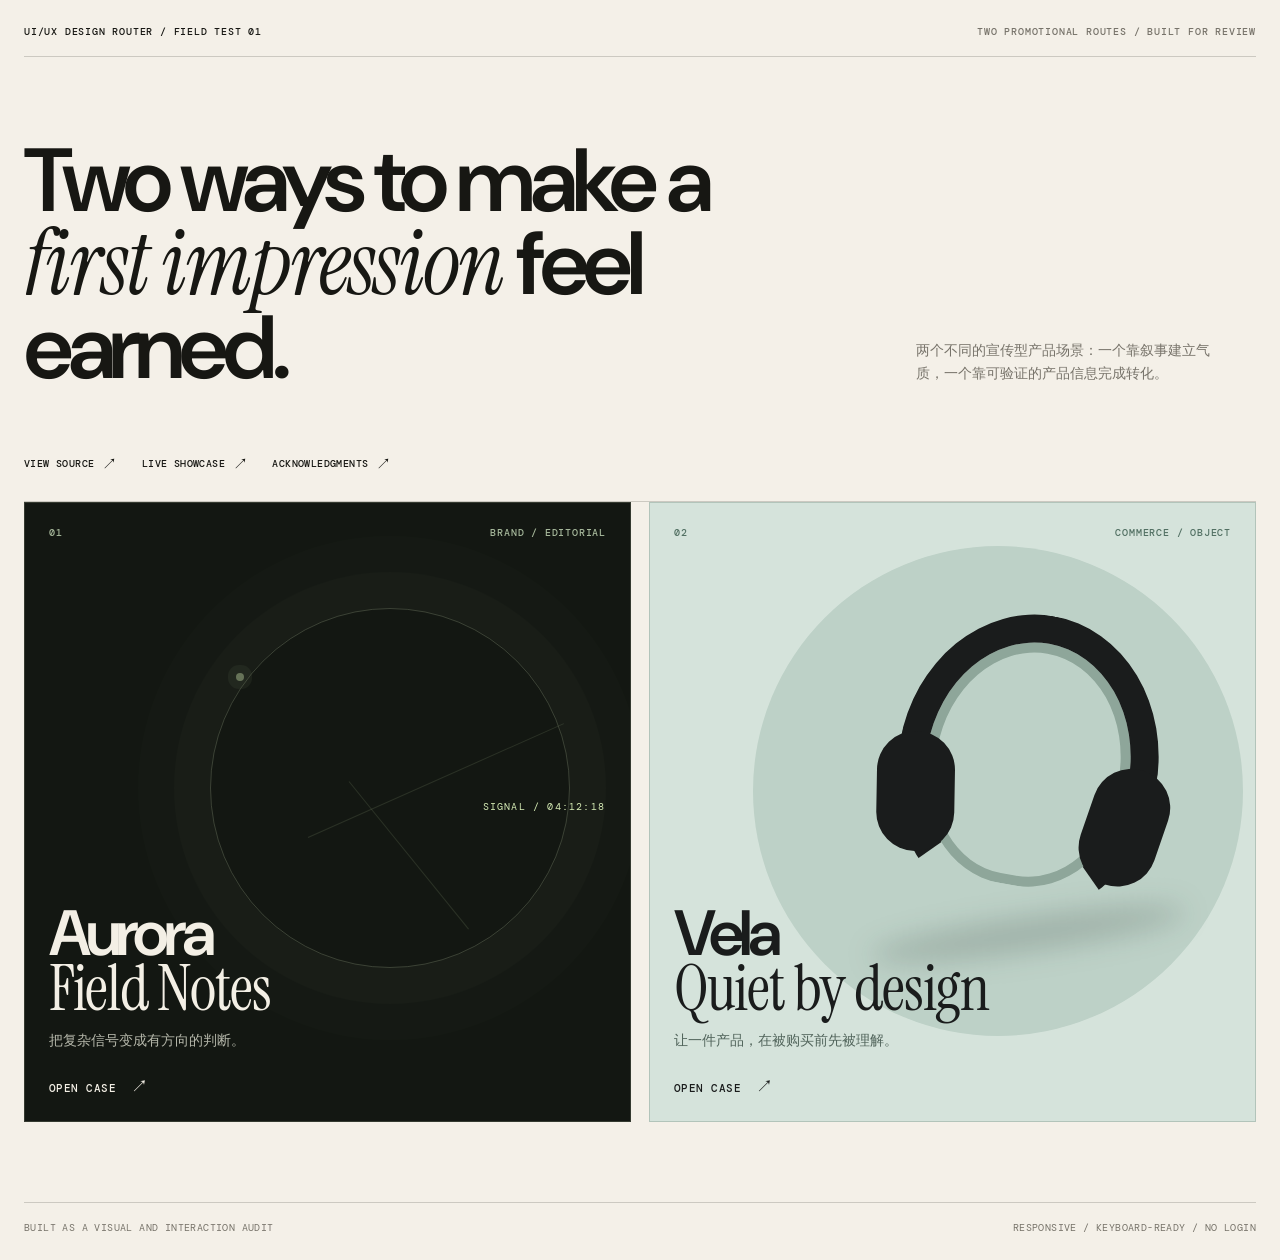
==== showcase/index.html @ 266e12af "Initial release of UI UX Design Router" ====
<!doctype html>
<html lang="zh-CN">
  <head>
    <meta charset="utf-8" />
    <meta name="viewport" content="width=device-width, initial-scale=1" />
    <meta name="theme-color" content="#f4f0e8" />
    <link rel="icon" href="./favicon.svg" />
    <title>UI/UX Design Router Showcase</title>
    <link rel="stylesheet" href="./showcase.css" />
  </head>
  <body>
    <main class="index-shell">
      <header class="index-header">
        <p class="eyebrow">UI/UX DESIGN ROUTER / FIELD TEST 01</p>
        <p class="index-meta">Two promotional routes / Built for review</p>
      </header>

      <section class="index-intro">
        <h1>Two ways to make a<br /><em>first impression</em> feel earned.</h1>
        <p>
          两个不同的宣传型产品场景：一个靠叙事建立气质，一个靠可验证的产品信息完成转化。
        </p>
      </section>

      <nav class="project-links" aria-label="Project links">
        <a href="https://github.com/HachikoJ/ui-ux-design-router">View source <span aria-hidden="true">↗</span></a>
        <a href="https://hachikoj.github.io/ui-ux-design-router/">Live showcase <span aria-hidden="true">↗</span></a>
        <a href="https://github.com/HachikoJ/ui-ux-design-router/blob/main/ACKNOWLEDGMENTS.md">Acknowledgments <span aria-hidden="true">↗</span></a>
      </nav>

      <section class="case-grid" aria-label="宣传案例">
        <a class="case-tile case-aurora" href="./aurora/index.html">
          <div class="tile-topline"><span>01</span><span>Brand / editorial</span></div>
          <div class="tile-visual aurora-preview" aria-hidden="true">
            <div class="preview-orbit"></div>
            <div class="preview-line line-a"></div>
            <div class="preview-line line-b"></div>
            <div class="preview-readout">SIGNAL / 04:12:18</div>
          </div>
          <div class="tile-copy">
            <h2>Aurora<br /><span>Field Notes</span></h2>
            <p>把复杂信号变成有方向的判断。</p>
            <span class="tile-link">Open case <span aria-hidden="true">↗</span></span>
          </div>
        </a>

        <a class="case-tile case-vela" href="./vela/index.html">
          <div class="tile-topline"><span>02</span><span>Commerce / object</span></div>
          <div class="tile-visual vela-preview" aria-hidden="true">
            <div class="vela-disc"></div>
            <div class="vela-headphone"></div>
            <div class="vela-shadow"></div>
          </div>
          <div class="tile-copy">
            <h2>Vela<br /><span>Quiet by design</span></h2>
            <p>让一件产品，在被购买前先被理解。</p>
            <span class="tile-link">Open case <span aria-hidden="true">↗</span></span>
          </div>
        </a>
      </section>

      <footer class="index-footer">
        <span>Built as a visual and interaction audit</span>
        <span>Responsive / keyboard-ready / no login</span>
      </footer>
    </main>
  </body>
</html>
---- showcase/showcase.css ----
@import url('https://fonts.googleapis.com/css2?family=DM+Mono:wght@400;500&family=DM+Sans:wght@400;500;600;700&family=Instrument+Serif:ital@0;1&display=swap');

:root {
  --ink: #171713;
  --muted: #77736a;
  --paper: #f4f0e8;
  --line: rgba(23, 23, 19, 0.18);
}

* { box-sizing: border-box; }
html { background: var(--paper); }
body { margin: 0; color: var(--ink); background: var(--paper); font-family: 'DM Sans', Arial, sans-serif; }
a { color: inherit; text-decoration: none; }

.index-shell { width: min(1320px, calc(100% - 48px)); margin: 0 auto; min-height: 100vh; display: flex; flex-direction: column; }
.index-header { display: flex; align-items: center; justify-content: space-between; padding: 26px 0 18px; border-bottom: 1px solid var(--line); font: 500 10px/1.2 'DM Mono', monospace; letter-spacing: .08em; text-transform: uppercase; }
.eyebrow { margin: 0; }
.index-meta { margin: 0; color: var(--muted); }
.index-intro { padding: 82px 0 66px; display: grid; grid-template-columns: minmax(0, 1fr) minmax(220px, 340px); gap: 40px; align-items: end; }
.index-intro h1 { margin: 0; max-width: 780px; font-size: clamp(48px, 7vw, 104px); line-height: .93; letter-spacing: -.06em; font-weight: 600; }
.index-intro h1 em { font-family: 'Instrument Serif', Georgia, serif; font-weight: 400; letter-spacing: -.02em; }
.index-intro p { margin: 0 0 5px; max-width: 300px; color: var(--muted); font-size: 14px; line-height: 1.6; }
.project-links { display: flex; flex-wrap: wrap; gap: 24px; padding: 0 0 28px; border-bottom: 1px solid var(--line); font: 500 10px/1.2 'DM Mono', monospace; letter-spacing: .04em; text-transform: uppercase; }
.project-links a { display: inline-flex; align-items: center; gap: 8px; }
.project-links a span { font-size: 15px; transition: transform .3s ease; }
.project-links a:hover span { transform: translate(3px, -3px); }
.project-links a:focus-visible { outline: 3px solid #1864ab; outline-offset: 4px; }
.case-grid { display: grid; grid-template-columns: 1fr 1fr; gap: 18px; padding-bottom: 80px; }
.case-tile { min-height: 620px; position: relative; overflow: hidden; display: flex; flex-direction: column; justify-content: space-between; padding: 24px; border: 1px solid var(--line); transition: transform .45s cubic-bezier(.2,.7,.2,1), box-shadow .45s ease; }
.case-tile:hover { transform: translateY(-8px); box-shadow: 0 24px 48px rgba(23,23,19,.12); }
.case-tile:focus-visible { outline: 3px solid #1864ab; outline-offset: 4px; }
.tile-topline { position: relative; z-index: 2; display: flex; justify-content: space-between; font: 500 10px/1.2 'DM Mono', monospace; letter-spacing: .08em; text-transform: uppercase; }
.tile-copy { position: relative; z-index: 2; }
.tile-copy h2 { margin: 0 0 14px; font-size: clamp(40px, 5vw, 76px); line-height: .86; letter-spacing: -.07em; font-weight: 600; }
.tile-copy h2 span { font-family: 'Instrument Serif', Georgia, serif; font-weight: 400; letter-spacing: -.02em; }
.tile-copy p { margin: 0 0 24px; max-width: 270px; font-size: 14px; line-height: 1.55; }
.tile-link { font: 500 11px/1 'DM Mono', monospace; letter-spacing: .04em; text-transform: uppercase; }
.tile-link span { display: inline-block; margin-left: 8px; font-size: 17px; transition: transform .3s ease; }
.case-tile:hover .tile-link span { transform: translate(4px, -4px); }

.case-aurora { color: #f3efe5; background: #151812; border-color: #353a30; }
.case-aurora .tile-topline { color: #a5b79a; }
.case-aurora .tile-copy p { color: #b5b7aa; }
.aurora-preview { position: absolute; inset: 0; background: url('https://images.unsplash.com/photo-1519681393784-d120267933ba?auto=format&fit=crop&w=1800&q=88') center/cover; }
.aurora-preview::after { content: ''; position: absolute; inset: 0; background: rgba(18,23,19,.57); }
.preview-orbit { position: absolute; width: 360px; height: 360px; right: 10%; top: 17%; border: 1px solid rgba(218,231,190,.48); border-radius: 50%; box-shadow: 0 0 0 36px rgba(218,231,190,.04), 0 0 0 72px rgba(218,231,190,.025); }
.preview-orbit::after { content: ''; position: absolute; width: 8px; height: 8px; top: 18%; left: 7%; background: #d7edb6; border-radius: 50%; box-shadow: 0 0 0 8px rgba(215,237,182,.12); }
.preview-line { position: absolute; height: 1px; background: rgba(215,237,182,.28); transform-origin: left; }
.line-a { width: 280px; right: 7%; top: 54%; transform: rotate(-24deg); }
.line-b { width: 190px; right: 15%; top: 45%; transform: rotate(51deg); }
.preview-readout { position: absolute; right: 25px; top: 48%; z-index: 1; color: #d7edb6; font: 10px 'DM Mono', monospace; letter-spacing: .12em; }
.case-vela { color: #1a1c1c; background: #d5e3db; border-color: #b2c4ba; }
.case-vela .tile-topline { color: #527063; }
.case-vela .tile-copy p { color: #51645b; }
.vela-preview { position: absolute; inset: 0; overflow: hidden; background: #d5e3db; }
.vela-disc { position: absolute; width: 490px; height: 490px; border-radius: 50%; right: 2%; top: 7%; background: #bdd1c7; }
.vela-headphone { position: absolute; width: 260px; height: 300px; right: 16%; top: 18%; border: 28px solid #1a1c1c; border-bottom-color: transparent; border-radius: 50% 50% 47% 47%; transform: rotate(10deg); box-shadow: inset 0 0 0 10px #8ea69a; }
.vela-headphone::before, .vela-headphone::after { content: ''; position: absolute; width: 78px; height: 120px; top: 108px; background: #1a1c1c; border-radius: 44px; }
.vela-headphone::before { left: -43px; transform: rotate(-9deg); }
.vela-headphone::after { right: -43px; transform: rotate(9deg); }
.vela-shadow { position: absolute; width: 320px; height: 34px; right: 11%; top: 67%; border-radius: 50%; background: rgba(24,36,31,.18); filter: blur(14px); transform: rotate(-8deg); }
.index-footer { margin-top: auto; display: flex; justify-content: space-between; padding: 18px 0 26px; border-top: 1px solid var(--line); color: var(--muted); font: 10px 'DM Mono', monospace; letter-spacing: .04em; text-transform: uppercase; }

@media (max-width: 760px) {
  .index-shell { width: min(100% - 28px, 560px); }
  .index-header { gap: 14px; align-items: flex-start; flex-direction: column; }
  .index-intro { padding: 56px 0 40px; display: block; }
  .index-intro h1 { font-size: clamp(48px, 15vw, 82px); }
  .index-intro p { margin-top: 28px; }
  .project-links { gap: 14px 20px; padding-bottom: 22px; }
  .case-grid { grid-template-columns: 1fr; gap: 14px; padding-bottom: 56px; }
  .case-tile { min-height: 560px; padding: 20px; }
  .preview-orbit { width: 280px; height: 280px; right: -5%; }
  .vela-disc { width: 380px; height: 380px; right: -12%; }
  .vela-headphone { right: 8%; transform: scale(.86) rotate(10deg); transform-origin: center; }
  .index-footer { gap: 10px; flex-direction: column; }
}

@media (prefers-reduced-motion: reduce) {
  *, *::before, *::after { transition-duration: .01ms !important; animation-duration: .01ms !important; }
}
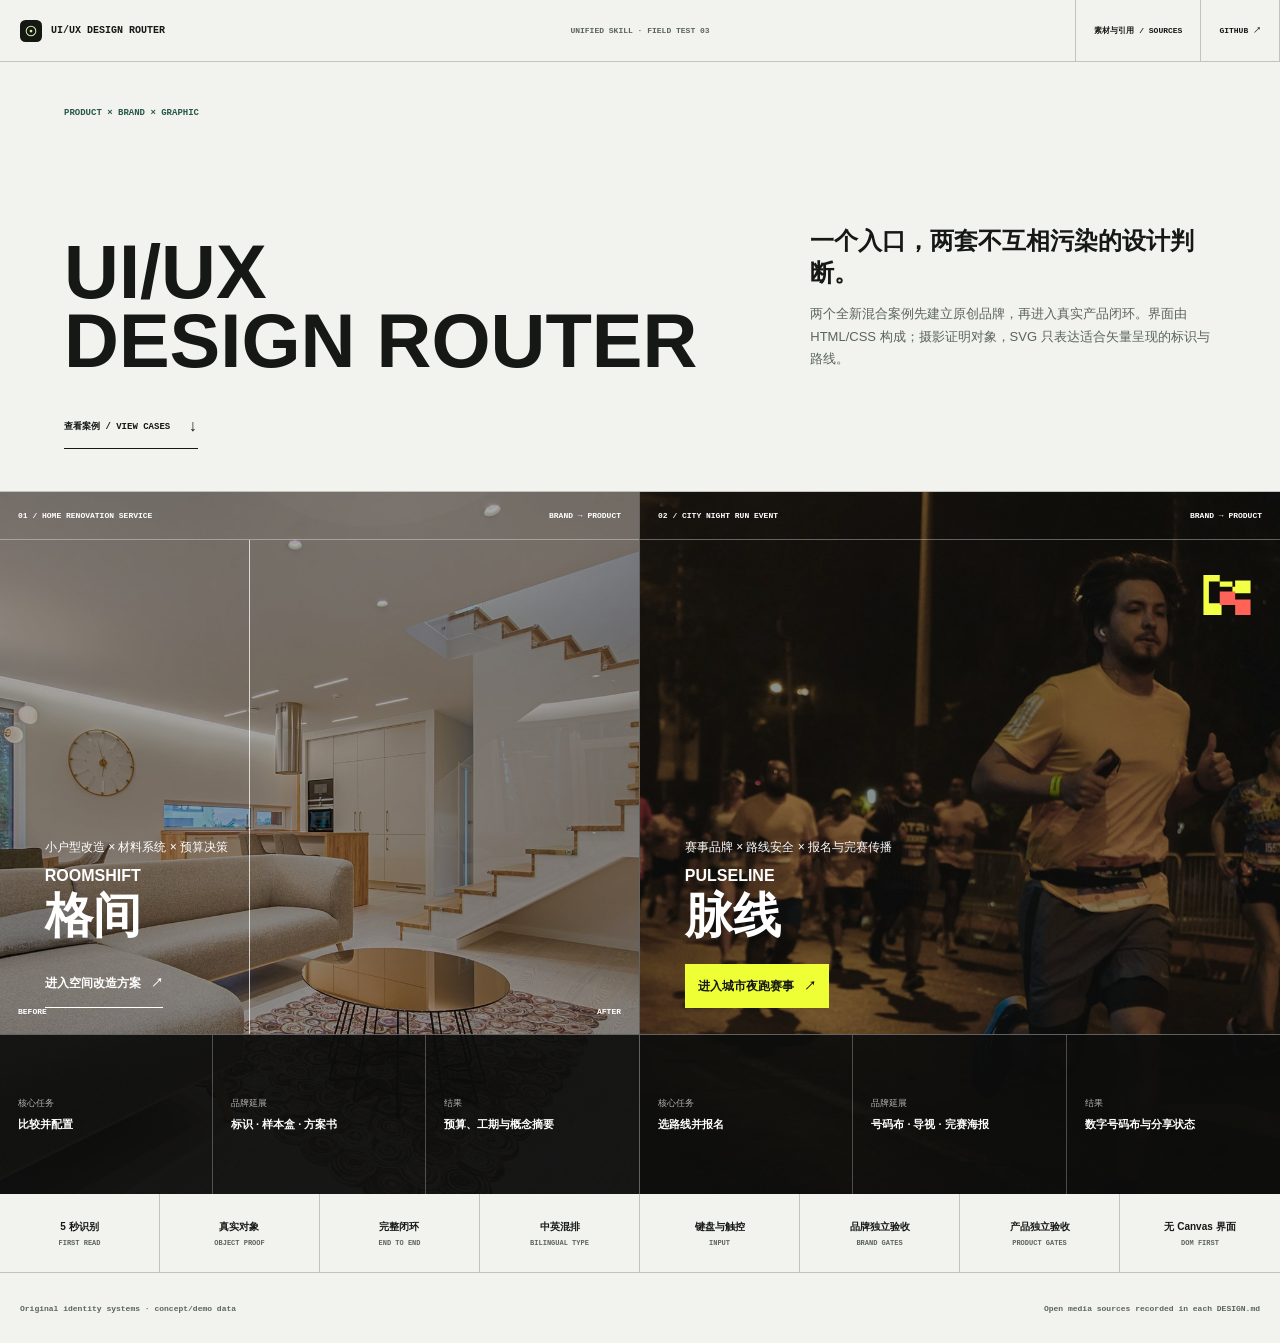
==== commit 0edd4378: "Update unified design router and mixed case studies" ====
--- a/showcase/index.html
+++ b/showcase/index.html
@@ -3,66 +3,89 @@
   <head>
     <meta charset="utf-8" />
     <meta name="viewport" content="width=device-width, initial-scale=1" />
-    <meta name="theme-color" content="#f4f0e8" />
+    <meta name="theme-color" content="#f2f3ee" />
+    <meta name="description" content="UI/UX Design Router 复合设计案例：ROOMSHIFT 小户型改造与 PULSELINE 城市夜跑。" />
     <link rel="icon" href="./favicon.svg" />
-    <title>UI/UX Design Router Showcase</title>
-    <link rel="stylesheet" href="./showcase.css" />
+    <link rel="preload" as="image" href="./roomshift/assets/room-after.jpg" />
+    <link rel="preload" as="image" href="./pulseline/assets/city-night-run.jpg" />
+    <title>UI/UX Design Router - Mixed design field tests</title>
+    <link rel="stylesheet" href="./showcase.css?v=3" />
   </head>
   <body>
-    <main class="index-shell">
-      <header class="index-header">
-        <p class="eyebrow">UI/UX DESIGN ROUTER / FIELD TEST 01</p>
-        <p class="index-meta">Two promotional routes / Built for review</p>
-      </header>
+    <header class="site-header">
+      <a href="https://github.com/HachikoJ/ui-ux-design-router" aria-label="打开 UI/UX Design Router GitHub 仓库">
+        <img src="./favicon.svg" width="22" height="22" alt="" />
+        <span>UI/UX DESIGN ROUTER</span>
+      </a>
+      <p>UNIFIED SKILL · FIELD TEST 03</p>
+      <nav aria-label="项目链接">
+        <a href="https://github.com/HachikoJ/ui-ux-design-router/blob/main/ACKNOWLEDGMENTS.md">素材与引用 / SOURCES</a>
+        <a href="https://github.com/HachikoJ/ui-ux-design-router">GITHUB ↗</a>
+      </nav>
+    </header>
 
-      <section class="index-intro">
-        <h1>Two ways to make a<br /><em>first impression</em> feel earned.</h1>
-        <p>
-          两个不同的宣传型产品场景：一个靠叙事建立气质，一个靠可验证的产品信息完成转化。
-        </p>
+    <main>
+      <section class="intro" aria-labelledby="page-title">
+        <p class="intro-index">PRODUCT × BRAND × GRAPHIC</p>
+        <h1 id="page-title">UI/UX<br />DESIGN ROUTER</h1>
+        <div class="intro-copy">
+          <strong>一个入口，两套不互相污染的设计判断。</strong>
+          <p>两个全新混合案例先建立原创品牌，再进入真实产品闭环。界面由 HTML/CSS 构成；摄影证明对象，SVG 只表达适合矢量呈现的标识与路线。</p>
+        </div>
+        <a class="intro-link" href="#cases">查看案例 / VIEW CASES <span>↓</span></a>
       </section>
 
-      <nav class="project-links" aria-label="Project links">
-        <a href="https://github.com/HachikoJ/ui-ux-design-router">View source <span aria-hidden="true">↗</span></a>
-        <a href="https://hachikoj.github.io/ui-ux-design-router/">Live showcase <span aria-hidden="true">↗</span></a>
-        <a href="https://github.com/HachikoJ/ui-ux-design-router/blob/main/ACKNOWLEDGMENTS.md">Acknowledgments <span aria-hidden="true">↗</span></a>
-      </nav>
-
-      <section class="case-grid" aria-label="宣传案例">
-        <a class="case-tile case-aurora" href="./aurora/index.html">
-          <div class="tile-topline"><span>01</span><span>Brand / editorial</span></div>
-          <div class="tile-visual aurora-preview" aria-hidden="true">
-            <div class="preview-orbit"></div>
-            <div class="preview-line line-a"></div>
-            <div class="preview-line line-b"></div>
-            <div class="preview-readout">SIGNAL / 04:12:18</div>
+      <section class="case-grid" id="cases" aria-label="复合跨领域案例">
+        <a class="case-tile roomshift-tile" href="./roomshift/index.html">
+          <img src="./roomshift/assets/room-after.jpg" width="1800" height="1157" alt="ROOMSHIFT 客餐厅改造概念场景" />
+          <div class="tile-shade" aria-hidden="true"></div>
+          <div class="tile-topline"><span>01 / HOME RENOVATION SERVICE</span><span>BRAND → PRODUCT</span></div>
+          <div class="comparison-mark" aria-hidden="true"><i></i><b>BEFORE</b><em>AFTER</em></div>
+          <div class="tile-copy">
+            <p>小户型改造 × 材料系统 × 预算决策</p>
+            <h2><span lang="en">ROOMSHIFT</span> 格间</h2>
+            <strong>进入空间改造方案 <span aria-hidden="true">↗</span></strong>
           </div>
-          <div class="tile-copy">
-            <h2>Aurora<br /><span>Field Notes</span></h2>
-            <p>把复杂信号变成有方向的判断。</p>
-            <span class="tile-link">Open case <span aria-hidden="true">↗</span></span>
-          </div>
+          <dl class="tile-facts">
+            <div><dt>核心任务</dt><dd>比较并配置</dd></div>
+            <div><dt>品牌延展</dt><dd>标识 · 样本盒 · 方案书</dd></div>
+            <div><dt>结果</dt><dd>预算、工期与概念摘要</dd></div>
+          </dl>
         </a>
 
-        <a class="case-tile case-vela" href="./vela/index.html">
-          <div class="tile-topline"><span>02</span><span>Commerce / object</span></div>
-          <div class="tile-visual vela-preview" aria-hidden="true">
-            <div class="vela-disc"></div>
-            <div class="vela-headphone"></div>
-            <div class="vela-shadow"></div>
+        <a class="case-tile pulseline-tile" href="./pulseline/index.html">
+          <img src="./pulseline/assets/city-night-run.jpg" width="1800" height="1013" alt="PULSELINE 城市夜跑概念赛事场景" />
+          <div class="tile-shade" aria-hidden="true"></div>
+          <div class="tile-topline"><span>02 / CITY NIGHT RUN EVENT</span><span>BRAND → PRODUCT</span></div>
+          <img class="event-mark" src="./pulseline/pulseline-mark.svg" width="58" height="58" alt="" />
+          <div class="tile-copy">
+            <p>赛事品牌 × 路线安全 × 报名与完赛传播</p>
+            <h2><span lang="en">PULSELINE</span> 脉线</h2>
+            <strong>进入城市夜跑赛事 <span aria-hidden="true">↗</span></strong>
           </div>
-          <div class="tile-copy">
-            <h2>Vela<br /><span>Quiet by design</span></h2>
-            <p>让一件产品，在被购买前先被理解。</p>
-            <span class="tile-link">Open case <span aria-hidden="true">↗</span></span>
-          </div>
+          <dl class="tile-facts">
+            <div><dt>核心任务</dt><dd>选路线并报名</dd></div>
+            <div><dt>品牌延展</dt><dd>号码布 · 导视 · 完赛海报</dd></div>
+            <div><dt>结果</dt><dd>数字号码布与分享状态</dd></div>
+          </dl>
         </a>
       </section>
 
-      <footer class="index-footer">
-        <span>Built as a visual and interaction audit</span>
-        <span>Responsive / keyboard-ready / no login</span>
-      </footer>
+      <section class="acceptance-strip" aria-label="案例验收维度">
+        <span>5 秒识别<small>FIRST READ</small></span>
+        <span>真实对象<small>OBJECT PROOF</small></span>
+        <span>完整闭环<small>END TO END</small></span>
+        <span>中英混排<small>BILINGUAL TYPE</small></span>
+        <span>键盘与触控<small>INPUT</small></span>
+        <span>品牌独立验收<small>BRAND GATES</small></span>
+        <span>产品独立验收<small>PRODUCT GATES</small></span>
+        <span>无 Canvas 界面<small>DOM FIRST</small></span>
+      </section>
     </main>
+
+    <footer class="site-footer">
+      <span>Original identity systems · concept/demo data</span>
+      <span>Open media sources recorded in each DESIGN.md</span>
+    </footer>
   </body>
 </html>
--- a/showcase/showcase.css
+++ b/showcase/showcase.css
@@ -1,81 +1,104 @@
-@import url('https://fonts.googleapis.com/css2?family=DM+Mono:wght@400;500&family=DM+Sans:wght@400;500;600;700&family=Instrument+Serif:ital@0;1&display=swap');
-
 :root {
-  --ink: #171713;
-  --muted: #77736a;
-  --paper: #f4f0e8;
-  --line: rgba(23, 23, 19, 0.18);
+  --ink: #151815;
+  --paper: #f2f3ee;
+  --line: #bfc4bd;
+  --muted: #5b645e;
+  --green: #28584a;
+  --signal: #efff35;
+  --focus: #126cdb;
 }
 
 * { box-sizing: border-box; }
-html { background: var(--paper); }
-body { margin: 0; color: var(--ink); background: var(--paper); font-family: 'DM Sans', Arial, sans-serif; }
+html { scroll-behavior: smooth; background: var(--paper); }
+body { margin: 0; min-width: 320px; color: var(--ink); background: var(--paper); font-family: "Noto Sans SC", "Source Han Sans SC", "PingFang SC", "Microsoft YaHei", Arial, sans-serif; letter-spacing: 0; }
 a { color: inherit; text-decoration: none; }
+img { display: block; max-width: 100%; }
+a:focus-visible { outline: 3px solid var(--focus); outline-offset: 3px; }
 
-.index-shell { width: min(1320px, calc(100% - 48px)); margin: 0 auto; min-height: 100vh; display: flex; flex-direction: column; }
-.index-header { display: flex; align-items: center; justify-content: space-between; padding: 26px 0 18px; border-bottom: 1px solid var(--line); font: 500 10px/1.2 'DM Mono', monospace; letter-spacing: .08em; text-transform: uppercase; }
-.eyebrow { margin: 0; }
-.index-meta { margin: 0; color: var(--muted); }
-.index-intro { padding: 82px 0 66px; display: grid; grid-template-columns: minmax(0, 1fr) minmax(220px, 340px); gap: 40px; align-items: end; }
-.index-intro h1 { margin: 0; max-width: 780px; font-size: clamp(48px, 7vw, 104px); line-height: .93; letter-spacing: -.06em; font-weight: 600; }
-.index-intro h1 em { font-family: 'Instrument Serif', Georgia, serif; font-weight: 400; letter-spacing: -.02em; }
-.index-intro p { margin: 0 0 5px; max-width: 300px; color: var(--muted); font-size: 14px; line-height: 1.6; }
-.project-links { display: flex; flex-wrap: wrap; gap: 24px; padding: 0 0 28px; border-bottom: 1px solid var(--line); font: 500 10px/1.2 'DM Mono', monospace; letter-spacing: .04em; text-transform: uppercase; }
-.project-links a { display: inline-flex; align-items: center; gap: 8px; }
-.project-links a span { font-size: 15px; transition: transform .3s ease; }
-.project-links a:hover span { transform: translate(3px, -3px); }
-.project-links a:focus-visible { outline: 3px solid #1864ab; outline-offset: 4px; }
-.case-grid { display: grid; grid-template-columns: 1fr 1fr; gap: 18px; padding-bottom: 80px; }
-.case-tile { min-height: 620px; position: relative; overflow: hidden; display: flex; flex-direction: column; justify-content: space-between; padding: 24px; border: 1px solid var(--line); transition: transform .45s cubic-bezier(.2,.7,.2,1), box-shadow .45s ease; }
-.case-tile:hover { transform: translateY(-8px); box-shadow: 0 24px 48px rgba(23,23,19,.12); }
-.case-tile:focus-visible { outline: 3px solid #1864ab; outline-offset: 4px; }
-.tile-topline { position: relative; z-index: 2; display: flex; justify-content: space-between; font: 500 10px/1.2 'DM Mono', monospace; letter-spacing: .08em; text-transform: uppercase; }
-.tile-copy { position: relative; z-index: 2; }
-.tile-copy h2 { margin: 0 0 14px; font-size: clamp(40px, 5vw, 76px); line-height: .86; letter-spacing: -.07em; font-weight: 600; }
-.tile-copy h2 span { font-family: 'Instrument Serif', Georgia, serif; font-weight: 400; letter-spacing: -.02em; }
-.tile-copy p { margin: 0 0 24px; max-width: 270px; font-size: 14px; line-height: 1.55; }
-.tile-link { font: 500 11px/1 'DM Mono', monospace; letter-spacing: .04em; text-transform: uppercase; }
-.tile-link span { display: inline-block; margin-left: 8px; font-size: 17px; transition: transform .3s ease; }
-.case-tile:hover .tile-link span { transform: translate(4px, -4px); }
+.site-header { min-height: 62px; display: grid; grid-template-columns: 1fr auto 1fr; align-items: center; border-bottom: 1px solid var(--line); }
+.site-header > a { min-height: 61px; width: fit-content; display: inline-flex; align-items: center; gap: 9px; padding: 0 20px; font: 750 10px ui-monospace, SFMono-Regular, Menlo, monospace; }
+.site-header > p { margin: 0; color: var(--muted); font: 650 8px ui-monospace, SFMono-Regular, Menlo, monospace; }
+.site-header nav { justify-self: end; min-height: 61px; display: flex; align-items: stretch; border-left: 1px solid var(--line); }
+.site-header nav a { display: grid; place-items: center; padding: 0 18px; border-right: 1px solid var(--line); font: 650 8px ui-monospace, SFMono-Regular, Menlo, monospace; }
+.site-header nav a:hover { color: white; background: var(--ink); }
 
-.case-aurora { color: #f3efe5; background: #151812; border-color: #353a30; }
-.case-aurora .tile-topline { color: #a5b79a; }
-.case-aurora .tile-copy p { color: #b5b7aa; }
-.aurora-preview { position: absolute; inset: 0; background: url('https://images.unsplash.com/photo-1519681393784-d120267933ba?auto=format&fit=crop&w=1800&q=88') center/cover; }
-.aurora-preview::after { content: ''; position: absolute; inset: 0; background: rgba(18,23,19,.57); }
-.preview-orbit { position: absolute; width: 360px; height: 360px; right: 10%; top: 17%; border: 1px solid rgba(218,231,190,.48); border-radius: 50%; box-shadow: 0 0 0 36px rgba(218,231,190,.04), 0 0 0 72px rgba(218,231,190,.025); }
-.preview-orbit::after { content: ''; position: absolute; width: 8px; height: 8px; top: 18%; left: 7%; background: #d7edb6; border-radius: 50%; box-shadow: 0 0 0 8px rgba(215,237,182,.12); }
-.preview-line { position: absolute; height: 1px; background: rgba(215,237,182,.28); transform-origin: left; }
-.line-a { width: 280px; right: 7%; top: 54%; transform: rotate(-24deg); }
-.line-b { width: 190px; right: 15%; top: 45%; transform: rotate(51deg); }
-.preview-readout { position: absolute; right: 25px; top: 48%; z-index: 1; color: #d7edb6; font: 10px 'DM Mono', monospace; letter-spacing: .12em; }
-.case-vela { color: #1a1c1c; background: #d5e3db; border-color: #b2c4ba; }
-.case-vela .tile-topline { color: #527063; }
-.case-vela .tile-copy p { color: #51645b; }
-.vela-preview { position: absolute; inset: 0; overflow: hidden; background: #d5e3db; }
-.vela-disc { position: absolute; width: 490px; height: 490px; border-radius: 50%; right: 2%; top: 7%; background: #bdd1c7; }
-.vela-headphone { position: absolute; width: 260px; height: 300px; right: 16%; top: 18%; border: 28px solid #1a1c1c; border-bottom-color: transparent; border-radius: 50% 50% 47% 47%; transform: rotate(10deg); box-shadow: inset 0 0 0 10px #8ea69a; }
-.vela-headphone::before, .vela-headphone::after { content: ''; position: absolute; width: 78px; height: 120px; top: 108px; background: #1a1c1c; border-radius: 44px; }
-.vela-headphone::before { left: -43px; transform: rotate(-9deg); }
-.vela-headphone::after { right: -43px; transform: rotate(9deg); }
-.vela-shadow { position: absolute; width: 320px; height: 34px; right: 11%; top: 67%; border-radius: 50%; background: rgba(24,36,31,.18); filter: blur(14px); transform: rotate(-8deg); }
-.index-footer { margin-top: auto; display: flex; justify-content: space-between; padding: 18px 0 26px; border-top: 1px solid var(--line); color: var(--muted); font: 10px 'DM Mono', monospace; letter-spacing: .04em; text-transform: uppercase; }
+.intro { min-height: 430px; display: grid; grid-template-columns: minmax(0, 1.25fr) minmax(280px, .75fr); grid-template-rows: auto 1fr auto; column-gap: 70px; align-items: end; padding: 46px clamp(20px, 5vw, 76px) 42px; border-bottom: 1px solid var(--line); }
+.intro-index { grid-column: 1 / -1; align-self: start; margin: 0; color: var(--green); font: 750 9px ui-monospace, SFMono-Regular, Menlo, monospace; }
+.intro h1 { margin: 0; font-family: Arial, Helvetica, sans-serif; font-size: 76px; line-height: .9; font-weight: 900; letter-spacing: 0; }
+.intro-copy { align-self: end; max-width: 500px; padding-bottom: 4px; }
+.intro-copy strong { display: block; margin-bottom: 13px; font-family: "Songti SC", "STSong", Georgia, serif; font-size: 24px; line-height: 1.35; }
+.intro-copy p { margin: 0; color: var(--muted); font-size: 13px; line-height: 1.75; }
+.intro-link { grid-column: 1 / -1; width: fit-content; min-height: 44px; display: inline-flex; align-items: center; gap: 18px; margin-top: 30px; border-bottom: 1px solid var(--ink); font: 700 9px ui-monospace, SFMono-Regular, Menlo, monospace; }
+.intro-link span { font-size: 16px; }
 
-@media (max-width: 760px) {
-  .index-shell { width: min(100% - 28px, 560px); }
-  .index-header { gap: 14px; align-items: flex-start; flex-direction: column; }
-  .index-intro { padding: 56px 0 40px; display: block; }
-  .index-intro h1 { font-size: clamp(48px, 15vw, 82px); }
-  .index-intro p { margin-top: 28px; }
-  .project-links { gap: 14px 20px; padding-bottom: 22px; }
-  .case-grid { grid-template-columns: 1fr; gap: 14px; padding-bottom: 56px; }
-  .case-tile { min-height: 560px; padding: 20px; }
-  .preview-orbit { width: 280px; height: 280px; right: -5%; }
-  .vela-disc { width: 380px; height: 380px; right: -12%; }
-  .vela-headphone { right: 8%; transform: scale(.86) rotate(10deg); transform-origin: center; }
-  .index-footer { gap: 10px; flex-direction: column; }
+.case-grid { display: grid; grid-template-columns: 1fr 1fr; background: var(--ink); }
+.case-tile { position: relative; min-width: 0; height: min(760px, 78svh); min-height: 620px; overflow: hidden; color: white; border-right: 1px solid rgba(255,255,255,.32); }
+.case-tile:last-child { border-right: 0; }
+.case-tile > img:not(.event-mark) { position: absolute; inset: 0; width: 100%; height: 100%; object-fit: cover; transition: transform .5s ease; }
+.case-tile:hover > img:not(.event-mark) { transform: scale(1.025); }
+.roomshift-tile > img { object-position: 54% center; }
+.pulseline-tile > img { object-position: 52% center; }
+.tile-shade { position: absolute; inset: 0; background: rgba(10, 12, 10, .43); }
+.roomshift-tile .tile-shade { background: rgba(16, 20, 17, .37); }
+.tile-topline { position: absolute; z-index: 2; left: 0; right: 0; top: 0; min-height: 48px; display: flex; align-items: center; justify-content: space-between; gap: 16px; padding: 0 18px; border-bottom: 1px solid rgba(255,255,255,.34); font: 700 8px ui-monospace, SFMono-Regular, Menlo, monospace; }
+.comparison-mark { position: absolute; z-index: 2; inset: 48px 0 160px; pointer-events: none; }
+.comparison-mark i { position: absolute; left: 39%; top: 0; bottom: 0; width: 1px; background: rgba(255,255,255,.74); }
+.comparison-mark b, .comparison-mark em { position: absolute; bottom: 18px; font: 700 8px ui-monospace, monospace; font-style: normal; }
+.comparison-mark b { left: 18px; }
+.comparison-mark em { right: 18px; }
+.event-mark { position: absolute; z-index: 2; right: 24px; top: 74px; width: 58px; height: 58px; }
+.tile-copy { position: absolute; z-index: 3; left: 0; right: 0; bottom: 160px; padding: 26px clamp(20px, 3.5vw, 52px); }
+.tile-copy p { margin: 0 0 12px; font-size: 12px; }
+.tile-copy h2 { margin: 0 0 24px; font-family: "Songti SC", "STSong", Georgia, serif; font-size: 48px; line-height: 1; }
+.tile-copy h2 span { display: block; margin-bottom: 8px; font-family: Arial, Helvetica, sans-serif; font-size: 16px; font-weight: 850; }
+.pulseline-tile .tile-copy h2 { font-family: Arial, Helvetica, sans-serif; font-weight: 900; }
+.tile-copy strong { min-height: 44px; display: inline-flex; align-items: center; gap: 10px; padding-bottom: 5px; border-bottom: 1px solid white; font-size: 12px; }
+.tile-facts { position: absolute; z-index: 3; left: 0; right: 0; bottom: 0; min-height: 160px; display: grid; grid-template-columns: repeat(3, 1fr); margin: 0; background: rgba(11, 13, 11, .91); border-top: 1px solid rgba(255,255,255,.34); }
+.tile-facts div { min-width: 0; display: grid; align-content: center; gap: 7px; padding: 16px 18px; border-right: 1px solid rgba(255,255,255,.26); }
+.tile-facts div:last-child { border-right: 0; }
+.tile-facts dt { color: rgba(255,255,255,.68); font-size: 9px; }
+.tile-facts dd { margin: 0; font-size: 11px; line-height: 1.45; font-weight: 650; }
+.pulseline-tile .tile-copy strong { color: var(--ink); padding: 0 13px; border: 0; background: var(--signal); }
+
+.acceptance-strip { display: grid; grid-template-columns: repeat(8, 1fr); border-bottom: 1px solid var(--line); }
+.acceptance-strip span { min-height: 78px; display: grid; place-content: center; gap: 5px; padding: 10px; text-align: center; border-right: 1px solid var(--line); font-size: 10px; font-weight: 700; }
+.acceptance-strip span:last-child { border-right: 0; }
+.acceptance-strip small { color: var(--muted); font: 650 7px ui-monospace, monospace; }
+.site-footer { min-height: 70px; display: flex; align-items: center; justify-content: space-between; gap: 18px; padding: 0 20px; color: var(--muted); font: 650 8px ui-monospace, monospace; }
+
+@media (max-width: 1000px) {
+  .site-header { grid-template-columns: 1fr auto; }
+  .site-header > p { display: none; }
+  .intro { grid-template-columns: 1fr; }
+  .intro-copy { margin-top: 30px; }
+  .case-grid { grid-template-columns: 1fr; }
+  .case-tile { border-right: 0; border-bottom: 1px solid rgba(255,255,255,.32); }
+  .acceptance-strip { grid-template-columns: repeat(4, 1fr); }
+  .acceptance-strip span:nth-child(4n) { border-right: 0; }
+  .acceptance-strip span:nth-child(-n+4) { border-bottom: 1px solid var(--line); }
+}
+
+@media (max-width: 640px) {
+  .site-header > a { padding-left: 12px; }
+  .site-header nav a:first-child { display: none; }
+  .intro { min-height: 430px; padding: 38px 18px 32px; }
+  .intro h1 { font-size: 50px; }
+  .intro-copy strong { font-size: 21px; }
+  .case-tile { height: 78svh; min-height: 610px; }
+  .tile-topline { align-items: flex-start; flex-direction: column; justify-content: center; gap: 3px; }
+  .tile-copy { bottom: 172px; padding: 24px 18px; }
+  .tile-copy h2 { font-size: 40px; }
+  .tile-facts { min-height: 172px; grid-template-columns: 1fr 1fr; }
+  .tile-facts div { padding: 10px 12px; }
+  .tile-facts div:nth-child(3) { grid-column: 1 / -1; border-top: 1px solid rgba(255,255,255,.26); border-right: 0; }
+  .comparison-mark { bottom: 172px; }
+  .acceptance-strip { grid-template-columns: 1fr 1fr; }
+  .acceptance-strip span:nth-child(even) { border-right: 0; }
+  .acceptance-strip span { border-bottom: 1px solid var(--line); }
+  .site-footer { align-items: flex-start; flex-direction: column; justify-content: center; padding: 18px; }
 }
 
 @media (prefers-reduced-motion: reduce) {
-  *, *::before, *::after { transition-duration: .01ms !important; animation-duration: .01ms !important; }
+  html { scroll-behavior: auto; }
+  *, *::before, *::after { animation-duration: .01ms !important; transition-duration: .01ms !important; }
 }
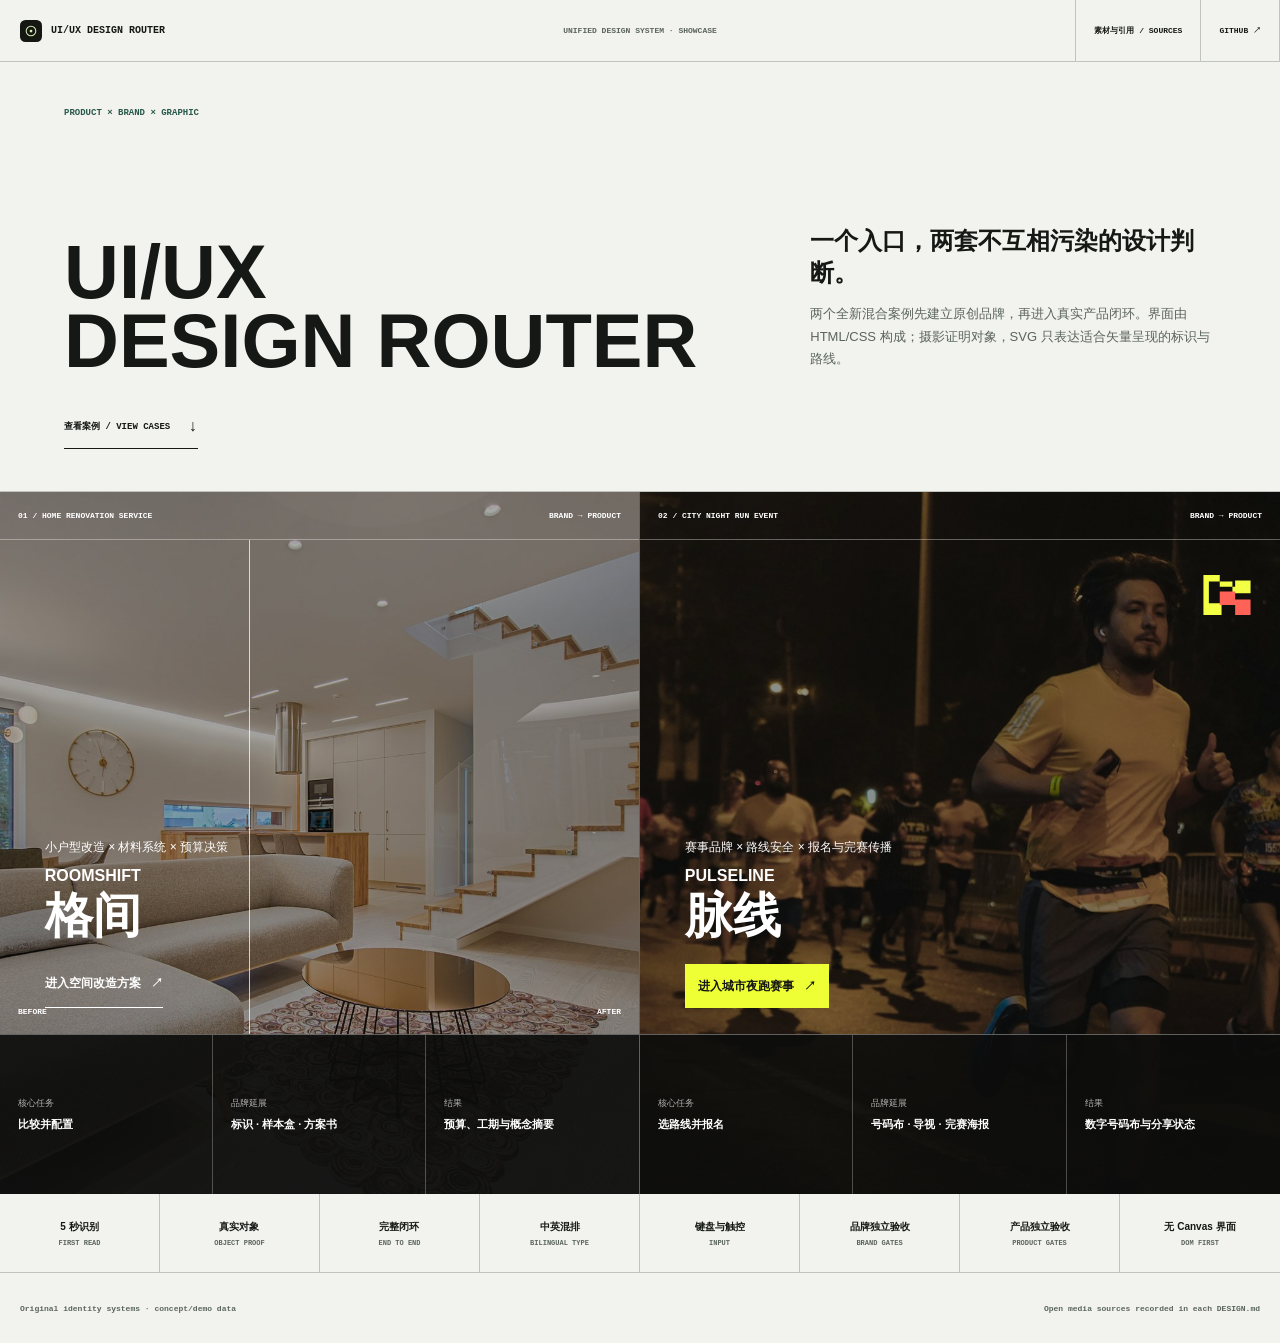
==== commit 031b1da6: "Remove vendor-specific and process-only release copy" ====
--- a/showcase/index.html
+++ b/showcase/index.html
@@ -8,7 +8,7 @@
     <link rel="icon" href="./favicon.svg" />
     <link rel="preload" as="image" href="./roomshift/assets/room-after.jpg" />
     <link rel="preload" as="image" href="./pulseline/assets/city-night-run.jpg" />
-    <title>UI/UX Design Router - Mixed design field tests</title>
+    <title>UI/UX Design Router - Mixed design showcase</title>
     <link rel="stylesheet" href="./showcase.css?v=3" />
   </head>
   <body>
@@ -17,7 +17,7 @@
         <img src="./favicon.svg" width="22" height="22" alt="" />
         <span>UI/UX DESIGN ROUTER</span>
       </a>
-      <p>UNIFIED SKILL · FIELD TEST 03</p>
+      <p>UNIFIED DESIGN SYSTEM · SHOWCASE</p>
       <nav aria-label="项目链接">
         <a href="https://github.com/HachikoJ/ui-ux-design-router/blob/main/ACKNOWLEDGMENTS.md">素材与引用 / SOURCES</a>
         <a href="https://github.com/HachikoJ/ui-ux-design-router">GITHUB ↗</a>
@@ -88,4 +88,4 @@
       <span>Open media sources recorded in each DESIGN.md</span>
     </footer>
   </body>
-</html>
+</html>
